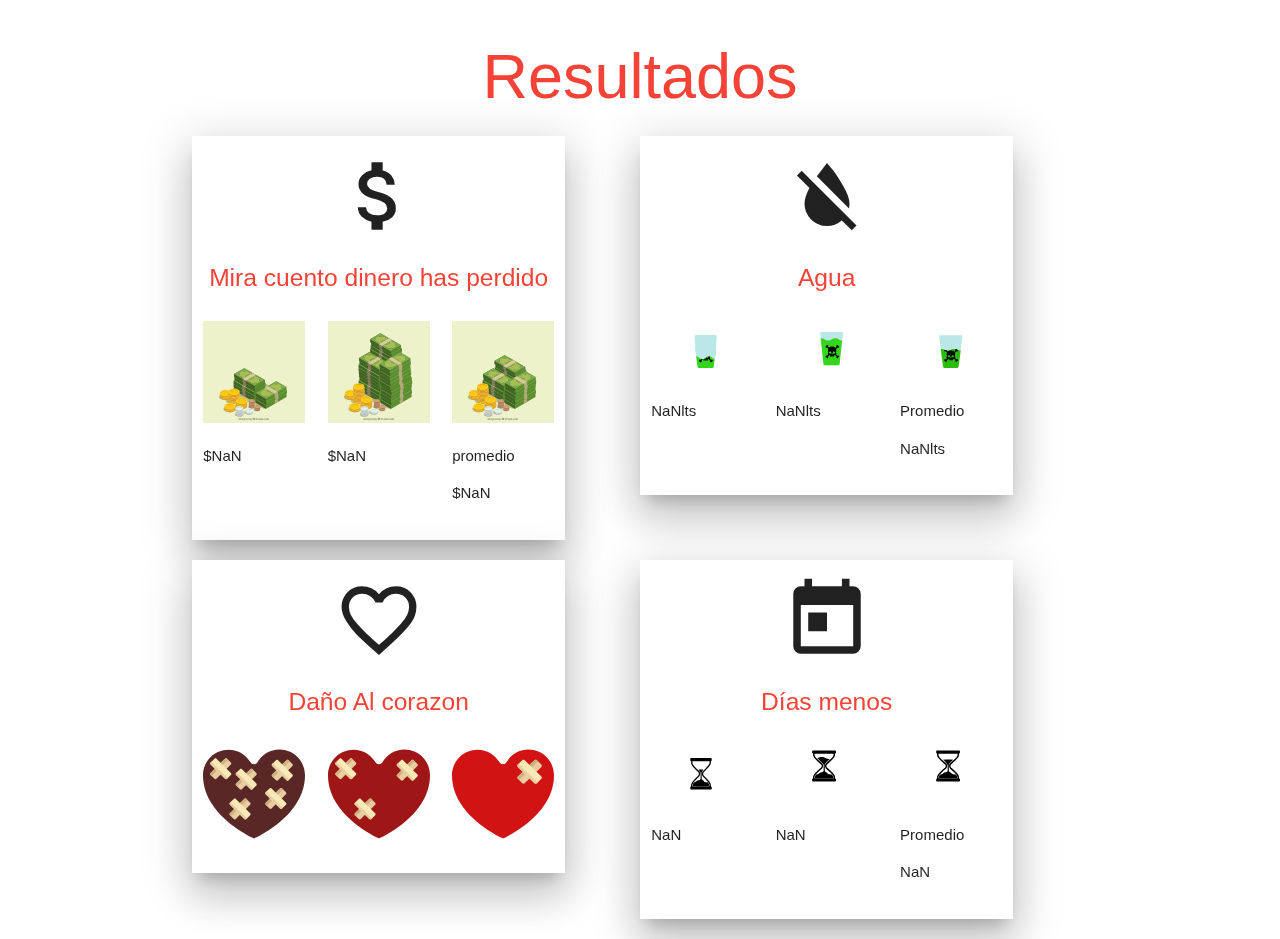
==== results.html @ d48da112 "primer commit" ====
<!DOCTYPE html>
<html lang="es">
<head>
  <meta charset="UTF-8">
  <meta name="viewport" content="width=device-width, initial-scale=1.0">
  <meta http-equiv="X-UA-Compatible" content="ie=edge">
  <title>Cigarro</title>
   <link rel="stylesheet" href="https://cdnjs.cloudflare.com/ajax/libs/materialize/1.0.0/css/materialize.min.css">
   <link href="https://fonts.googleapis.com/icon?family=Material+Icons" rel="stylesheet">
   <link rel="stylesheet" href="./css/style.css">
</head>
<body>
  
  <video autoplay muted loop id="myVideo">
    <source src="./img/video.mp4" type="video/mp4">
    Hubo un problema con el video
  </video>
  <h1 class="header center red-text">
    Resultados
  </h1>
  <div class="container">
    <div class="row">
      <div class="col s5 z-depth-5 white">
        <div class="row">
          <div class="col s12">
            <p class="center"><i class="large material-icons">attach_money</i></p> 
            <h5 class="header center red-text">
              Mira cuento dinero has perdido
            </h5>
          </div>
        </div>
        <div class="row">
          <div class="col s4">
            <img src="./img/poca plata.svg" alt="">
            <p id="menos-dinero-nombre"></p>
            <p id="menos-dinero-monto"></p>
          </div>
          <div class="col s4">
            <img src="./img/mucha plata.svg" alt="">
            <p id="mas-dinero-nombre"></p>
            <p id="mas-dinero-monto"></p>
          </div>
          <div class="col s4">
            <img src="./img/media plata.svg" alt="">
            <p>promedio</p>
            <p id="monto-promedio"></p>
          </div>
        </div>
      </div>
      <div class="col s1"></div>
      <div class="col s5 z-depth-5 white">
        <div class="row">
          <div class="col s12">
            <p class="center"><i class="large material-icons">format_color_reset</i></p> 
            <h5 class="header center red-text">
              Agua
            </h5>
          </div>
        </div>
        <div class="row">
          <div class="col s4">
            <img src="./img/poco contaminado1.svg" alt="">
            <p id="menos-agua-nombre"></p>
            <p id="menos-agua-lts"></p>
          </div>
          <div class="col s4">
            <img src="./img/muy contaminado1.svg" alt="">
            <p id="mas-agua-nombre"></p>
            <p id="mas-agua-lts"></p>
          </div>
          <div class="col s4">
            <img src="./img/medio contaminado1.svg" alt="">
            <p>Promedio</p>
            <p id="promedio-lts"></p>
          </div>
        </div>
      </div>
    </div>
    <div class="row">
      <div class="col s5 z-depth-5 white">
        <div class="row">
          <div class="col s12">
            <p class="center"><i class="large material-icons">favorite_border</i></p> 
            <h5 class="header center red-text">
              Daño Al corazon
            </h5>
          </div>
        </div>
        <div class="row">
          <div class="col s4">
            <img src="./img/corazon mal.svg" alt="">
          </div>
          <div class="col s4">
            <img src="./img/corazon no tan mal.svg" alt="">
          </div>
          <div class="col s4">
            <img src="./img/corazon no mal.svg" alt="">
          </div>
        </div>
      </div>
      <div class="col s1"></div>
      <div class="col s5 z-depth-5 white">
        <div class="row">
          <div class="col s12">
            <p class="center"><i class="large material-icons">today</i></p> 
            <h5 class="header center red-text">
              Días menos
            </h5>
          </div>
        </div>
        <div class="row">
          <div class="col s4">
            <img src="./img/poco tiempo1.svg" alt="">
            <p id="menos-dias-nombre"></p>
            <p id="menos-dias-cantidad"></p>
          </div>
          <div class="col s4">
            <img src="./img/harto tiempo.svg" alt="">
            <p id="mas-dias-nombre"></p>
            <p id="mas-dias-cantidad"></p>
          </div>
          <div class="col s4">
            <img src="./img/medio tiempo.svg" alt="">
            <p>Promedio</p>
            <p id="promedio-dias"></p>
          </div>
        </div>
      </div>
    </div>
  </div>

  <script
  src="http://code.jquery.com/jquery-3.3.1.min.js"
  integrity="sha256-FgpCb/KJQlLNfOu91ta32o/NMZxltwRo8QtmkMRdAu8="
  crossorigin="anonymous"></script>
  <script src="./js/script.js"></script>
  
</body>
</html>


<!-- bibliografia usada 
  extraer datos del formulario
  http://jquery-howto.blogspot.com/2009/09/get-url-parameters-values-with-jquery.html
  video de fondo
  https://www.w3schools.com/howto/tryit.asp?filename=tryhow_css_fullscreen_video
-->
---- css/style.css ----
#myVideo {
  position: fixed;
  right: 0;
  bottom: 0;
  z-index: -1;
  min-width: 100%; 
  min-height: 100%;
}
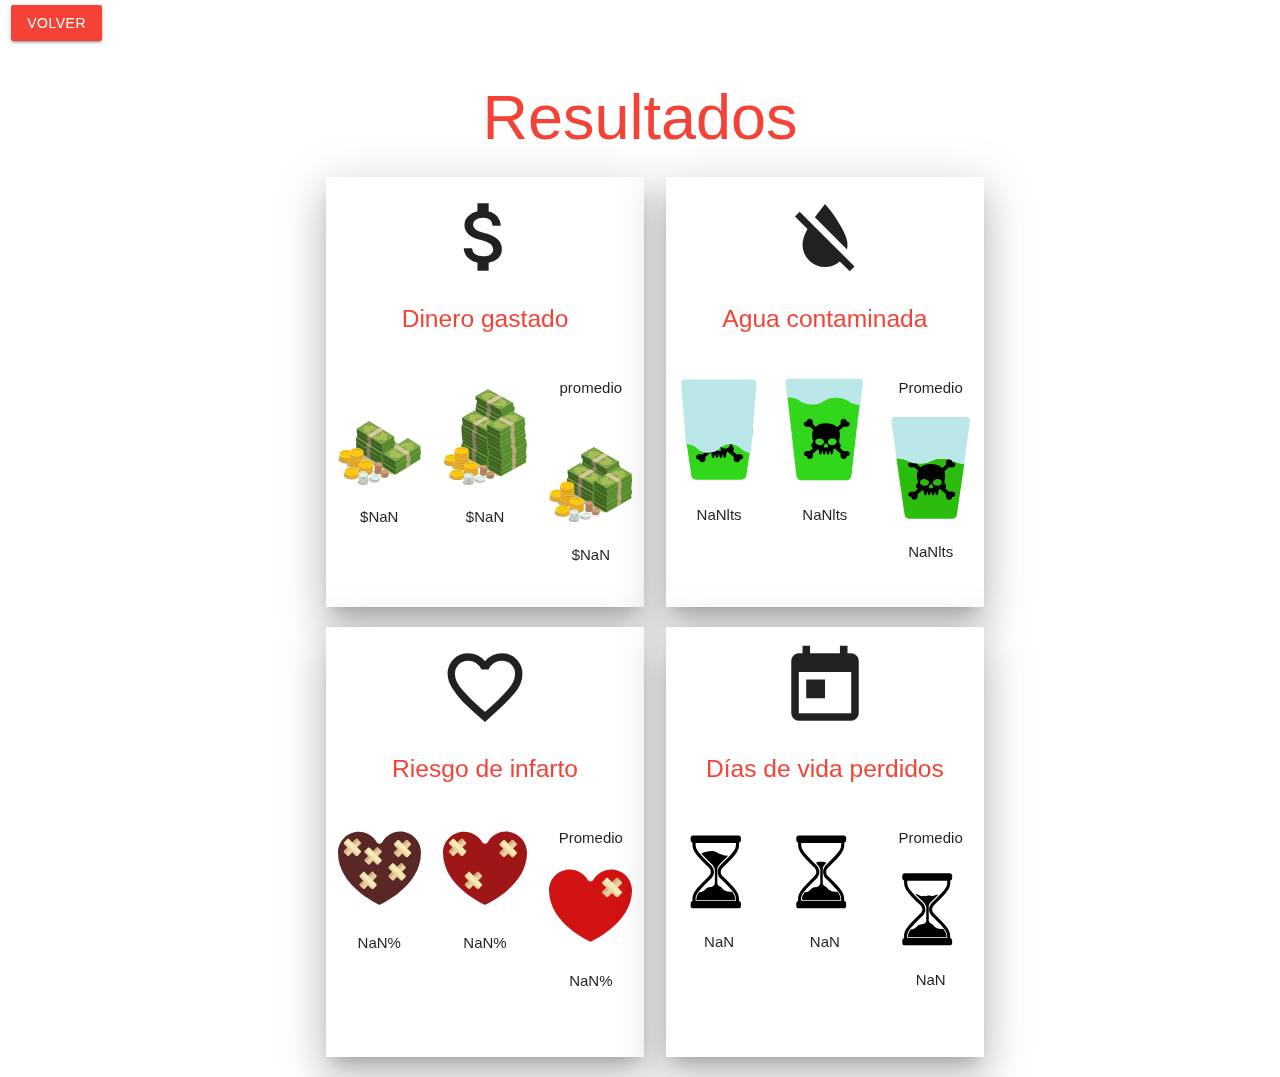
==== commit ee023a1d: "entregable" ====
--- a/results.html
+++ b/results.html
@@ -10,7 +10,11 @@
    <link rel="stylesheet" href="./css/style.css">
 </head>
 <body>
-  
+  <div class="row">
+    <div class="col s2">
+      <a class="btn btn-primary red" href="index.html">Volver</a>
+    </div>
+  </div>
   <video autoplay muted loop id="myVideo">
     <source src="./img/video.mp4" type="video/mp4">
     Hubo un problema con el video
@@ -19,121 +23,129 @@
     Resultados
   </h1>
   <div class="container">
-    <div class="row">
-      <div class="col s5 z-depth-5 white">
-        <div class="row">
-          <div class="col s12">
-            <p class="center"><i class="large material-icons">attach_money</i></p> 
-            <h5 class="header center red-text">
-              Mira cuento dinero has perdido
-            </h5>
+    <div class="centro">
+      <div class="row">
+        <div class="col s5 z-depth-5 white fixedhw">
+          <div class="row">
+            <div class="col s12">
+              <p class="center"><i class="large material-icons tooltipped" data-position="top" data-tooltip="¡Mira cuánto dinero has gastado en cigarrillos durante toda tu vida!">attach_money</i></p> 
+              <h5 class="header center red-text">
+                Dinero gastado
+              </h5>
+            </div>
+          </div>
+          <div class="row">
+            <div class="col s4 center">
+              <p id="menos-dinero-nombre"></p>
+              <img src="./img/poca plata.svg" alt="">
+              <p id="menos-dinero-monto"></p>
+            </div>
+            <div class="col s4 center">
+              <p id="mas-dinero-nombre"></p>
+              <img src="./img/mucha plata.svg" alt="">
+              <p id="mas-dinero-monto"></p>
+            </div>
+            <div class="col s4 center">
+              <p>promedio</p>
+              <img src="./img/media plata.svg" alt="">
+              <p id="monto-promedio"></p>
+            </div>
           </div>
         </div>
-        <div class="row">
-          <div class="col s4">
-            <img src="./img/poca plata.svg" alt="">
-            <p id="menos-dinero-nombre"></p>
-            <p id="menos-dinero-monto"></p>
+        <div class="col s1"></div>
+        <div class="col s5 z-depth-5 white fixedhw">
+          <div class="row">
+            <div class="col s12">
+              <p class="center"><i class="large material-icons tooltipped" data-position="top" data-tooltip="Por si no sabías, una sola colilla de cigarro puede llegar a contaminar 50 litros de agua!">format_color_reset</i></p> 
+              <h5 class="header center red-text">
+                Agua contaminada
+              </h5>
+            </div>
           </div>
-          <div class="col s4">
-            <img src="./img/mucha plata.svg" alt="">
-            <p id="mas-dinero-nombre"></p>
-            <p id="mas-dinero-monto"></p>
-          </div>
-          <div class="col s4">
-            <img src="./img/media plata.svg" alt="">
-            <p>promedio</p>
-            <p id="monto-promedio"></p>
+          <div class="row">
+            <div class="col s4 center">
+              <p id="menos-agua-nombre"></p>
+              <img src="./img/agua poca 4.svg" alt="">
+              <p id="menos-agua-lts"></p>
+            </div>
+            <div class="col s4 center">
+              <p id="mas-agua-nombre"></p>
+              <img src="./img/agua harta 4.svg" alt="">
+              <p id="mas-agua-lts"></p>
+            </div>
+            <div class="col s4 center">
+              <p>Promedio</p>
+              <img src="./img/agua media 4.svg" alt="">  
+              <p id="promedio-lts"></p>
+            </div>
           </div>
         </div>
       </div>
-      <div class="col s1"></div>
-      <div class="col s5 z-depth-5 white">
-        <div class="row">
-          <div class="col s12">
-            <p class="center"><i class="large material-icons">format_color_reset</i></p> 
-            <h5 class="header center red-text">
-              Agua
-            </h5>
+      <div class="row">
+        <div class="col s5 z-depth-5 white">
+          <div class="row">
+            <div class="col s12">
+              <p class="center"><i class="large material-icons tooltipped" data-position="top" data-tooltip="Considerando los años que llevas fumando y los cigarrillos que fumas en una semana <br> se pueden estimar las probabilidades de que sufras un infarto en los próximos 10 años">favorite_border</i></p> 
+              <h5 class="header center red-text">
+                Riesgo de infarto
+              </h5>
+            </div>
+          </div>
+          <div class="row">
+            <div class="col s4 center">
+              <p id="menos-riesgo-nombre"></p>
+              <img src="./img/corazon mal.svg" alt="">
+              <p id="menos-riesgo-porcent"></p>
+            </div>
+            <div class="col s4 center">
+              <p id="mas-riesgo-nombre"></p>
+              <img src="./img/corazon no tan mal.svg" alt="">
+              <p id="mas-riesgo-porcent"></p>
+            </div>
+            <div class="col s4 center">
+              <p>Promedio</p>
+              <img src="./img/corazon no mal.svg" alt="">
+              <p id="prom-riesgo"></p>
+            </div>
           </div>
         </div>
-        <div class="row">
-          <div class="col s4">
-            <img src="./img/poco contaminado1.svg" alt="">
-            <p id="menos-agua-nombre"></p>
-            <p id="menos-agua-lts"></p>
+        <div class="col s1"></div>
+        <div class="col s5 z-depth-5 white">
+          <div class="row">
+            <div class="col s12">
+              <p class="center"><i class="large material-icons tooltipped" data-position="top" data-tooltip="Cada cigarrillo que tú fumas te quita 15 minutos de vida. Deja de fumar y tendrás una vida mucho más larga!">today</i></p> 
+              <h5 class="header center red-text">
+                Días de vida perdidos
+              </h5>
+            </div>
           </div>
-          <div class="col s4">
-            <img src="./img/muy contaminado1.svg" alt="">
-            <p id="mas-agua-nombre"></p>
-            <p id="mas-agua-lts"></p>
-          </div>
-          <div class="col s4">
-            <img src="./img/medio contaminado1.svg" alt="">
-            <p>Promedio</p>
-            <p id="promedio-lts"></p>
-          </div>
-        </div>
-      </div>
-    </div>
-    <div class="row">
-      <div class="col s5 z-depth-5 white">
-        <div class="row">
-          <div class="col s12">
-            <p class="center"><i class="large material-icons">favorite_border</i></p> 
-            <h5 class="header center red-text">
-              Daño Al corazon
-            </h5>
-          </div>
-        </div>
-        <div class="row">
-          <div class="col s4">
-            <img src="./img/corazon mal.svg" alt="">
-          </div>
-          <div class="col s4">
-            <img src="./img/corazon no tan mal.svg" alt="">
-          </div>
-          <div class="col s4">
-            <img src="./img/corazon no mal.svg" alt="">
-          </div>
-        </div>
-      </div>
-      <div class="col s1"></div>
-      <div class="col s5 z-depth-5 white">
-        <div class="row">
-          <div class="col s12">
-            <p class="center"><i class="large material-icons">today</i></p> 
-            <h5 class="header center red-text">
-              Días menos
-            </h5>
-          </div>
-        </div>
-        <div class="row">
-          <div class="col s4">
-            <img src="./img/poco tiempo1.svg" alt="">
-            <p id="menos-dias-nombre"></p>
-            <p id="menos-dias-cantidad"></p>
-          </div>
-          <div class="col s4">
-            <img src="./img/harto tiempo.svg" alt="">
-            <p id="mas-dias-nombre"></p>
-            <p id="mas-dias-cantidad"></p>
-          </div>
-          <div class="col s4">
-            <img src="./img/medio tiempo.svg" alt="">
-            <p>Promedio</p>
-            <p id="promedio-dias"></p>
+          <div class="row">
+            <div class="col s4 center">
+              <p id="menos-dias-nombre"></p>
+              <img src="./img/tiempo poco.svg" alt="">
+              <p id="menos-dias-cantidad"></p>
+            </div>
+            <div class="col s4 center">
+              <p id="mas-dias-nombre"></p>
+              <img src="./img/tiempo harto.svg" alt="">
+              <p id="mas-dias-cantidad"></p>
+            </div>
+            <div class="col s4 center">
+              <p>Promedio</p>
+              <img src="./img/tiempo medio.svg" alt="">
+              <p id="promedio-dias"></p>
+            </div>
           </div>
         </div>
       </div>
     </div>
   </div>
-
   <script
   src="http://code.jquery.com/jquery-3.3.1.min.js"
   integrity="sha256-FgpCb/KJQlLNfOu91ta32o/NMZxltwRo8QtmkMRdAu8="
   crossorigin="anonymous"></script>
   <script src="./js/script.js"></script>
+  <script src="https://cdnjs.cloudflare.com/ajax/libs/materialize/1.0.0/js/materialize.min.js"></script>
   
 </body>
 </html>
--- a/css/style.css
+++ b/css/style.css
@@ -5,4 +5,26 @@
   z-index: -1;
   min-width: 100%; 
   min-height: 100%;
-}+}
+
+a.btn.btn-primary {
+  margin-top: 5px;
+}
+
+.centro {
+  padding-left: 15%;
+}
+#box {
+  width: 60%;
+}
+.row .col.s5 {
+  height: 430px;
+}
+.row .col.s1 {
+  width: 0%;
+}
+/* acá puede elegir tipo grafia  */
+body {
+  /*font-family: 'Courier New', Courier, monospace;*/
+  font-family: 'Lucida Sans', 'Lucida Sans Regular', 'Lucida Grande', 'Lucida Sans Unicode', Geneva, Verdana, sans-serif;
+}
